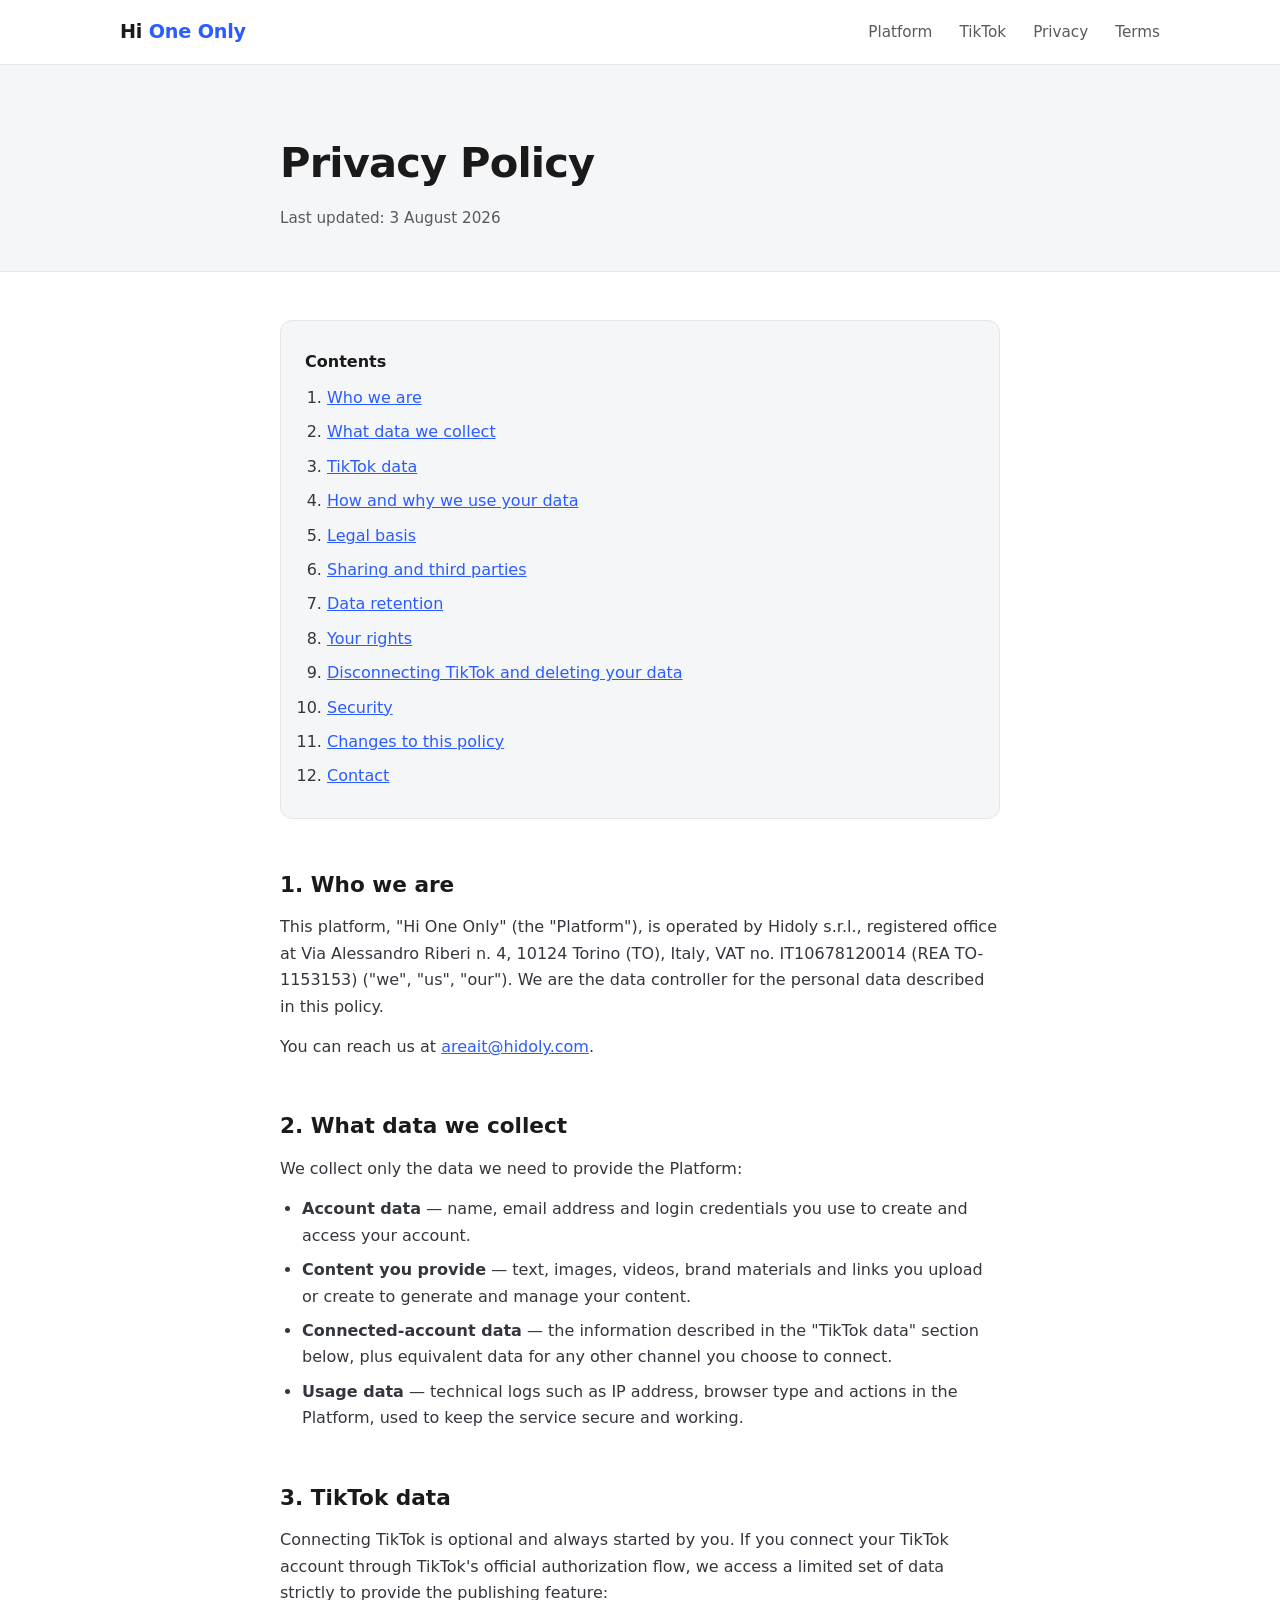
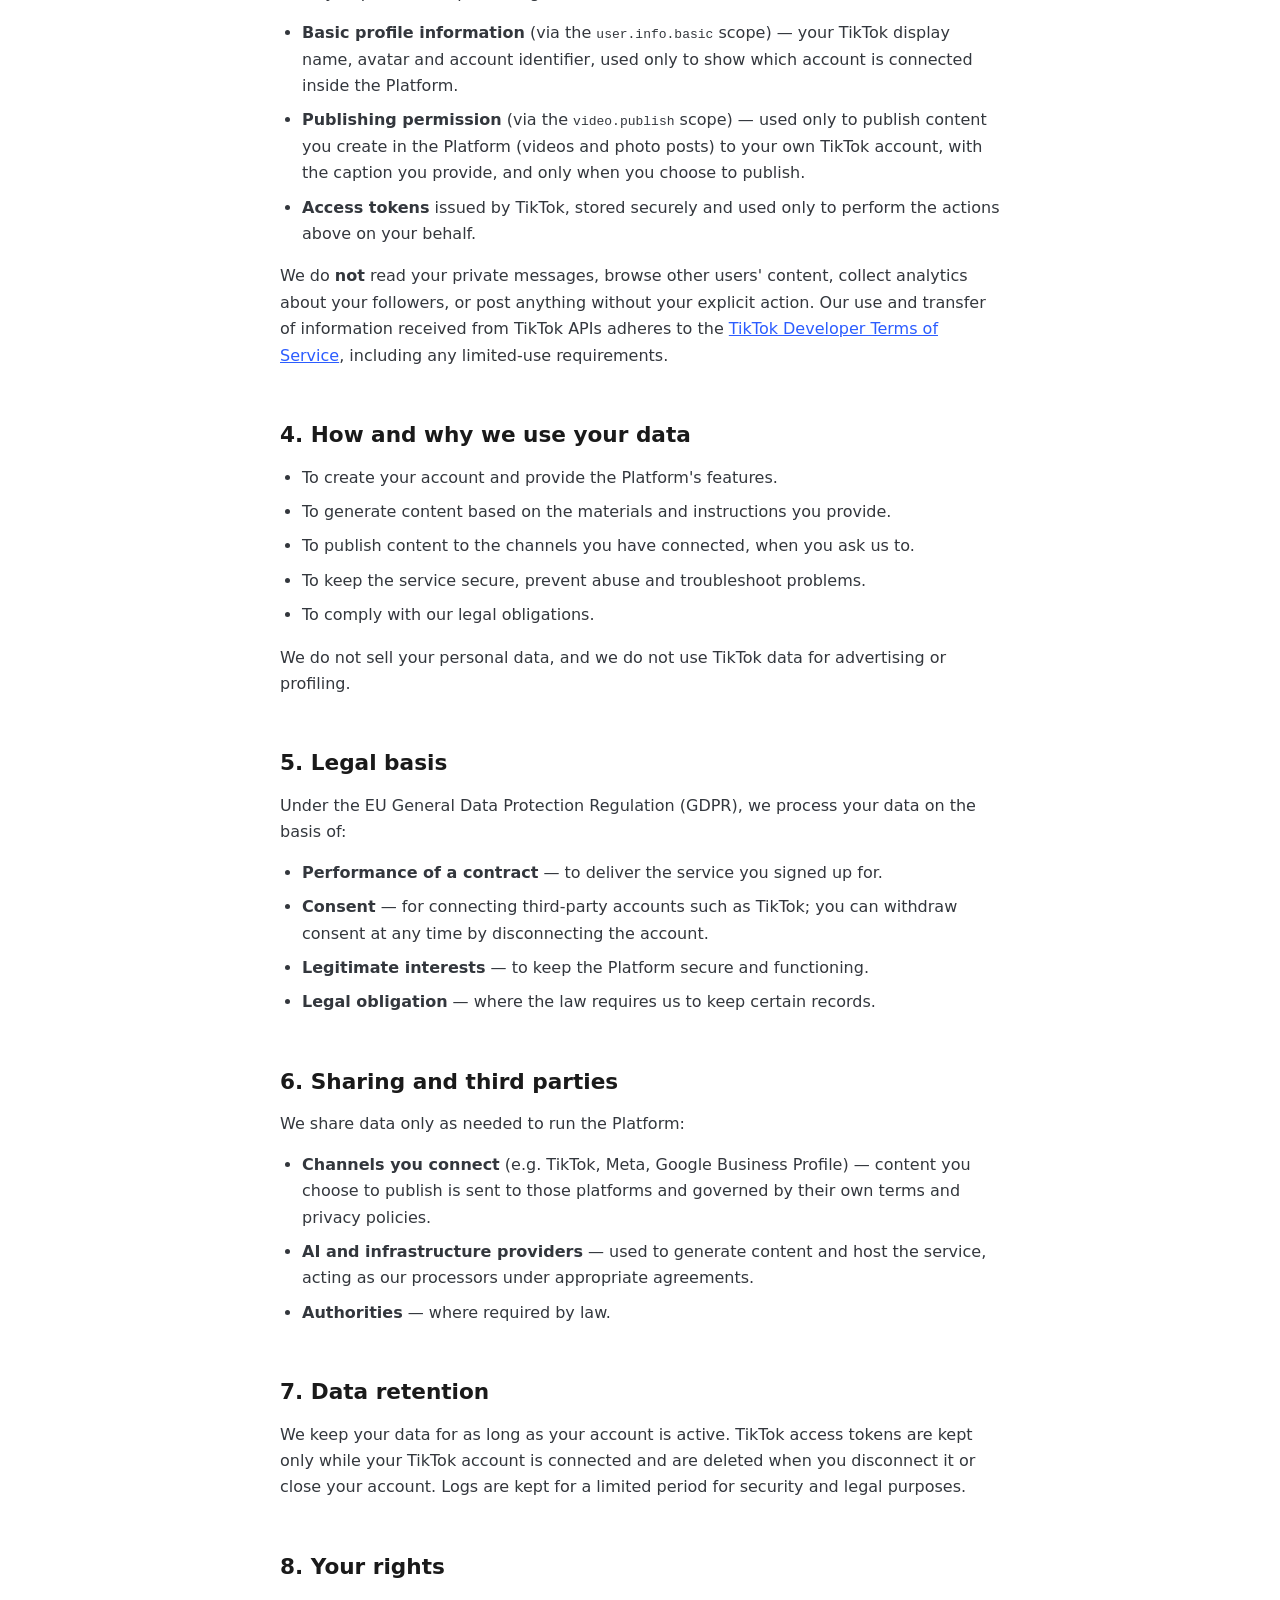
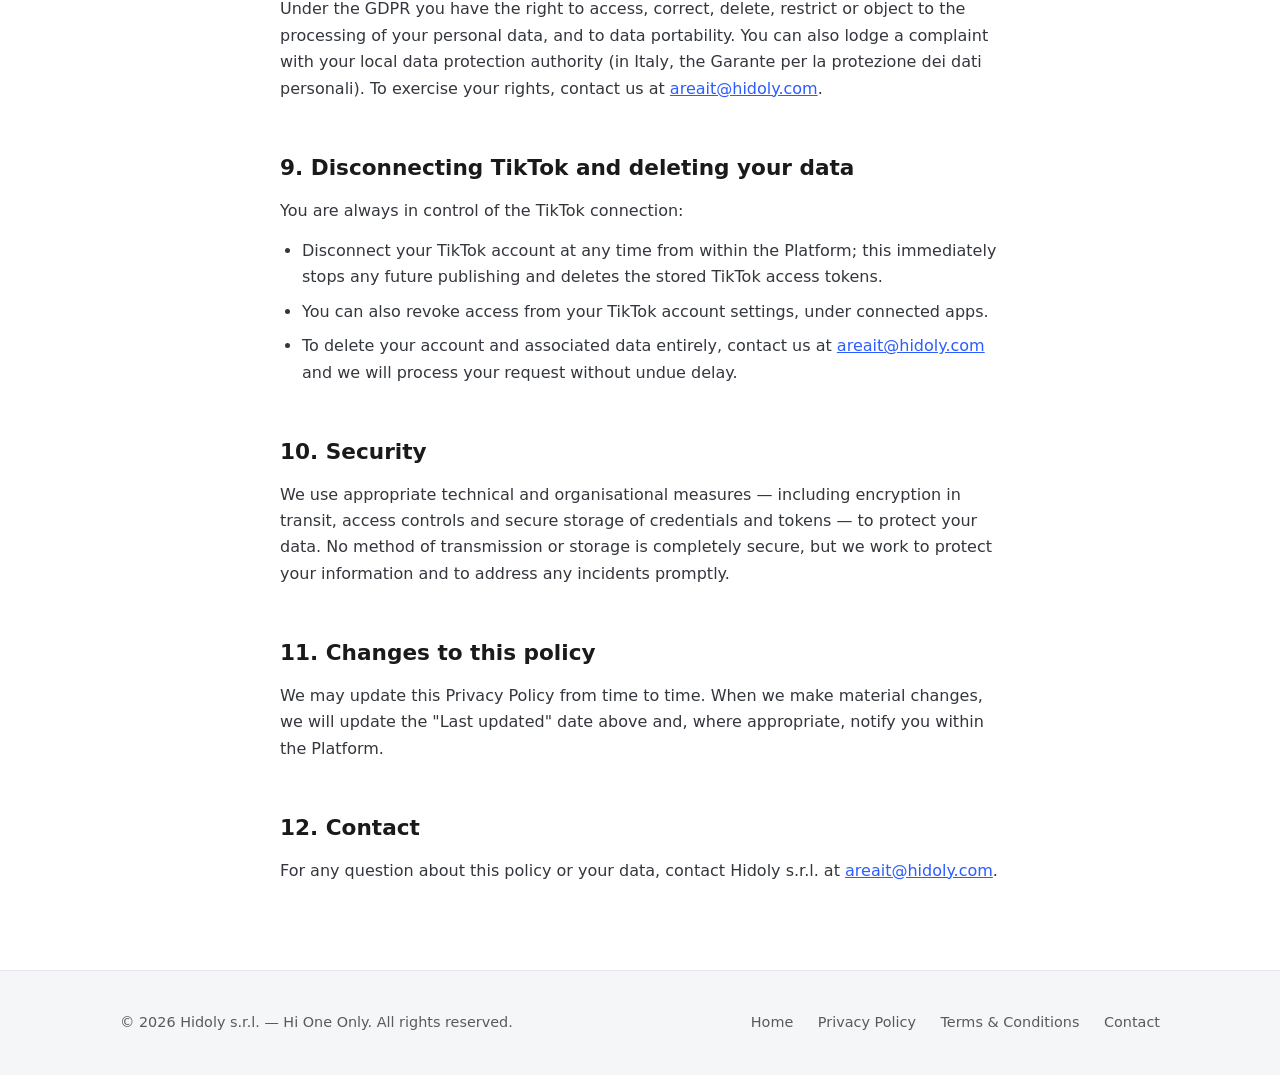
==== privacy.html @ 6230d69c "hioneonly.com" ====
<!DOCTYPE html>
<html lang="en">
<head>
  <meta charset="UTF-8" />
  <meta name="viewport" content="width=device-width, initial-scale=1.0" />
  <title>Privacy Policy — Hi One Only</title>
  <meta name="description" content="How Hi One Only collects, uses and protects your data, including data obtained through the TikTok integration." />
  <link rel="stylesheet" href="css/style.css" />
</head>
<body>
  <header class="site-header">
    <div class="container header-inner">
      <a href="index.html" class="logo">Hi <span>One Only</span></a>
      <nav class="nav">
        <a href="index.html#platform">Platform</a>
        <a href="index.html#tiktok">TikTok</a>
        <a href="privacy.html">Privacy</a>
        <a href="terms.html">Terms</a>
      </nav>
    </div>
  </header>

  <section class="page-head">
    <div class="container" style="max-width:760px">
      <h1>Privacy Policy</h1>
      <p class="updated">Last updated: 3 August 2026</p>
    </div>
  </section>

  <main class="legal">
    <div class="container">
      <div class="toc">
        <h2>Contents</h2>
        <ol>
          <li><a href="#who">Who we are</a></li>
          <li><a href="#data">What data we collect</a></li>
          <li><a href="#tiktok">TikTok data</a></li>
          <li><a href="#purposes">How and why we use your data</a></li>
          <li><a href="#legal-basis">Legal basis</a></li>
          <li><a href="#sharing">Sharing and third parties</a></li>
          <li><a href="#retention">Data retention</a></li>
          <li><a href="#rights">Your rights</a></li>
          <li><a href="#revoke">Disconnecting TikTok and deleting your data</a></li>
          <li><a href="#security">Security</a></li>
          <li><a href="#changes">Changes to this policy</a></li>
          <li><a href="#contact">Contact</a></li>
        </ol>
      </div>

      <h2 id="who">1. Who we are</h2>
      <p>
        This platform, "Hi One Only" (the "Platform"), is operated by
        Hidoly s.r.l., registered office at
        Via Alessandro Riberi n. 4, 10124 Torino (TO), Italy, VAT no.
        IT10678120014 (REA TO-1153153) ("we", "us", "our"). We are the data
        controller for the personal data described in this policy.
      </p>
      <p>You can reach us at <a href="mailto:areait@hidoly.com">areait@hidoly.com</a>.</p>

      <h2 id="data">2. What data we collect</h2>
      <p>We collect only the data we need to provide the Platform:</p>
      <ul>
        <li><strong>Account data</strong> — name, email address and login credentials you use to create and access your account.</li>
        <li><strong>Content you provide</strong> — text, images, videos, brand materials and links you upload or create to generate and manage your content.</li>
        <li><strong>Connected-account data</strong> — the information described in the "TikTok data" section below, plus equivalent data for any other channel you choose to connect.</li>
        <li><strong>Usage data</strong> — technical logs such as IP address, browser type and actions in the Platform, used to keep the service secure and working.</li>
      </ul>

      <h2 id="tiktok">3. TikTok data</h2>
      <p>
        Connecting TikTok is optional and always started by you. If you connect your TikTok
        account through TikTok's official authorization flow, we access a limited set of data
        strictly to provide the publishing feature:
      </p>
      <ul>
        <li><strong>Basic profile information</strong> (via the <code>user.info.basic</code> scope) — your TikTok display name, avatar and account identifier, used only to show which account is connected inside the Platform.</li>
        <li><strong>Publishing permission</strong> (via the <code>video.publish</code> scope) — used only to publish content you create in the Platform (videos and photo posts) to your own TikTok account, with the caption you provide, and only when you choose to publish.</li>
        <li><strong>Access tokens</strong> issued by TikTok, stored securely and used only to perform the actions above on your behalf.</li>
      </ul>
      <p>
        We do <strong>not</strong> read your private messages, browse other users' content,
        collect analytics about your followers, or post anything without your explicit action.
        Our use and transfer of information received from TikTok APIs adheres to the
        <a href="https://developers.tiktok.com/doc/tiktok-api-platform-terms-of-service/" target="_blank" rel="noopener">TikTok Developer Terms of Service</a>,
        including any limited-use requirements.
      </p>

      <h2 id="purposes">4. How and why we use your data</h2>
      <ul>
        <li>To create your account and provide the Platform's features.</li>
        <li>To generate content based on the materials and instructions you provide.</li>
        <li>To publish content to the channels you have connected, when you ask us to.</li>
        <li>To keep the service secure, prevent abuse and troubleshoot problems.</li>
        <li>To comply with our legal obligations.</li>
      </ul>
      <p>We do not sell your personal data, and we do not use TikTok data for advertising or profiling.</p>

      <h2 id="legal-basis">5. Legal basis</h2>
      <p>Under the EU General Data Protection Regulation (GDPR), we process your data on the basis of:</p>
      <ul>
        <li><strong>Performance of a contract</strong> — to deliver the service you signed up for.</li>
        <li><strong>Consent</strong> — for connecting third-party accounts such as TikTok; you can withdraw consent at any time by disconnecting the account.</li>
        <li><strong>Legitimate interests</strong> — to keep the Platform secure and functioning.</li>
        <li><strong>Legal obligation</strong> — where the law requires us to keep certain records.</li>
      </ul>

      <h2 id="sharing">6. Sharing and third parties</h2>
      <p>We share data only as needed to run the Platform:</p>
      <ul>
        <li><strong>Channels you connect</strong> (e.g. TikTok, Meta, Google Business Profile) — content you choose to publish is sent to those platforms and governed by their own terms and privacy policies.</li>
        <li><strong>AI and infrastructure providers</strong> — used to generate content and host the service, acting as our processors under appropriate agreements.</li>
        <li><strong>Authorities</strong> — where required by law.</li>
      </ul>

      <h2 id="retention">7. Data retention</h2>
      <p>
        We keep your data for as long as your account is active. TikTok access tokens are kept
        only while your TikTok account is connected and are deleted when you disconnect it or
        close your account. Logs are kept for a limited period for security and legal purposes.
      </p>

      <h2 id="rights">8. Your rights</h2>
      <p>Under the GDPR you have the right to access, correct, delete, restrict or object to the
        processing of your personal data, and to data portability. You can also lodge a complaint
        with your local data protection authority (in Italy, the Garante per la protezione dei
        dati personali). To exercise your rights, contact us at
        <a href="mailto:areait@hidoly.com">areait@hidoly.com</a>.</p>

      <h2 id="revoke">9. Disconnecting TikTok and deleting your data</h2>
      <p>You are always in control of the TikTok connection:</p>
      <ul>
        <li>Disconnect your TikTok account at any time from within the Platform; this immediately stops any future publishing and deletes the stored TikTok access tokens.</li>
        <li>You can also revoke access from your TikTok account settings, under connected apps.</li>
        <li>To delete your account and associated data entirely, contact us at <a href="mailto:areait@hidoly.com">areait@hidoly.com</a> and we will process your request without undue delay.</li>
      </ul>

      <h2 id="security">10. Security</h2>
      <p>We use appropriate technical and organisational measures — including encryption in
        transit, access controls and secure storage of credentials and tokens — to protect your
        data. No method of transmission or storage is completely secure, but we work to protect
        your information and to address any incidents promptly.</p>

      <h2 id="changes">11. Changes to this policy</h2>
      <p>We may update this Privacy Policy from time to time. When we make material changes, we
        will update the "Last updated" date above and, where appropriate, notify you within the
        Platform.</p>

      <h2 id="contact">12. Contact</h2>
      <p>For any question about this policy or your data, contact
        Hidoly s.r.l. at
        <a href="mailto:areait@hidoly.com">areait@hidoly.com</a>.</p>
    </div>
  </main>

  <footer class="site-footer">
    <div class="container footer-inner">
      <p>&copy; 2026 Hidoly s.r.l. — Hi One Only. All rights reserved.</p>
      <nav class="footer-links">
        <a href="index.html">Home</a>
        <a href="privacy.html">Privacy Policy</a>
        <a href="terms.html">Terms &amp; Conditions</a>
        <a href="mailto:areait@hidoly.com">Contact</a>
      </nav>
    </div>
  </footer>
</body>
</html>
---- css/style.css ----
/* === Reset base === */
* { margin: 0; padding: 0; box-sizing: border-box; }

:root {
  --bg: #ffffff;
  --bg-alt: #f5f6f8;
  --bg-dark: #0e1116;
  --text: #1a1a1a;
  --muted: #5a5a5a;
  --accent: #2b5cff;
  --accent-dark: #1e46d1;
  --border: #e4e6ea;
  --warn-bg: #fff8e6;
  --warn-border: #f0d48a;
  --warn-text: #7a5a00;
  --radius: 12px;
  --max-width: 1080px;
  --max-read: 760px;
}

html { scroll-behavior: smooth; }

body {
  font-family: system-ui, -apple-system, "Segoe UI", Roboto, sans-serif;
  color: var(--text);
  background: var(--bg);
  line-height: 1.65;
  -webkit-font-smoothing: antialiased;
}

a { color: var(--accent); }

.container {
  max-width: var(--max-width);
  margin: 0 auto;
  padding: 0 20px;
}

/* === Header === */
.site-header {
  border-bottom: 1px solid var(--border);
  position: sticky;
  top: 0;
  background: rgba(255, 255, 255, 0.9);
  backdrop-filter: blur(8px);
  z-index: 10;
}
.header-inner {
  display: flex;
  align-items: center;
  justify-content: space-between;
  height: 64px;
  gap: 16px;
}
.logo {
  font-weight: 800;
  font-size: 1.2rem;
  text-decoration: none;
  color: var(--text);
  letter-spacing: -0.01em;
}
.logo span { color: var(--accent); }
.nav a {
  margin-left: 22px;
  text-decoration: none;
  color: var(--muted);
  font-size: 0.95rem;
}
.nav a:hover { color: var(--text); }

/* === Hero === */
.hero {
  padding: 104px 0;
  text-align: center;
  background:
    radial-gradient(1200px 400px at 50% -10%, rgba(43, 92, 255, 0.10), transparent 70%),
    var(--bg-alt);
}
.hero h1 {
  font-size: clamp(2rem, 5.2vw, 3.4rem);
  line-height: 1.1;
  letter-spacing: -0.02em;
  margin-bottom: 18px;
  max-width: 860px;
  margin-inline: auto;
}
.hero-sub {
  font-size: 1.18rem;
  color: var(--muted);
  max-width: 640px;
  margin: 0 auto 32px;
}
.hero-actions { display: flex; gap: 14px; justify-content: center; flex-wrap: wrap; }

.btn {
  display: inline-block;
  background: var(--accent);
  color: #fff;
  text-decoration: none;
  padding: 13px 28px;
  border-radius: var(--radius);
  font-weight: 600;
  transition: background 0.2s, transform 0.05s;
}
.btn:hover { background: var(--accent-dark); }
.btn:active { transform: translateY(1px); }
.btn-ghost {
  background: transparent;
  color: var(--text);
  border: 1px solid var(--border);
}
.btn-ghost:hover { background: #fff; border-color: var(--muted); }

/* === Sections === */
.section { padding: 76px 0; }
.section-alt { background: var(--bg-alt); }
.section-head { max-width: var(--max-read); margin: 0 auto 40px; text-align: center; }
.section h2 {
  font-size: clamp(1.6rem, 3vw, 2.1rem);
  letter-spacing: -0.01em;
  margin-bottom: 12px;
}
.section-head p { color: var(--muted); font-size: 1.05rem; }
.eyebrow {
  display: inline-block;
  text-transform: uppercase;
  letter-spacing: 0.14em;
  font-size: 0.75rem;
  font-weight: 700;
  color: var(--accent);
  margin-bottom: 14px;
}

/* === Cards / features === */
.cards {
  display: grid;
  grid-template-columns: repeat(auto-fit, minmax(240px, 1fr));
  gap: 20px;
}
.card {
  background: var(--bg);
  border: 1px solid var(--border);
  border-radius: var(--radius);
  padding: 26px;
}
.card .ico { font-size: 1.6rem; margin-bottom: 12px; display: block; }
.card h3 { margin-bottom: 8px; font-size: 1.1rem; }
.card p { color: var(--muted); font-size: 0.97rem; }

/* === Steps === */
.steps {
  display: grid;
  grid-template-columns: repeat(auto-fit, minmax(260px, 1fr));
  gap: 24px;
  counter-reset: step;
}
.step {
  position: relative;
  padding: 28px 26px;
  background: var(--bg);
  border: 1px solid var(--border);
  border-radius: var(--radius);
}
.step::before {
  counter-increment: step;
  content: counter(step);
  display: flex;
  align-items: center;
  justify-content: center;
  width: 38px; height: 38px;
  background: var(--accent);
  color: #fff;
  font-weight: 700;
  border-radius: 50%;
  margin-bottom: 16px;
}
.step h3 { margin-bottom: 8px; }
.step p { color: var(--muted); font-size: 0.97rem; }

/* === TikTok usage section === */
.tiktok {
  background: var(--bg-dark);
  color: #eef1f6;
}
.tiktok .eyebrow { color: #7fd7ff; }
.tiktok h2 { color: #fff; }
.tiktok .section-head p { color: #b4bcca; }
.scopes {
  display: grid;
  grid-template-columns: repeat(auto-fit, minmax(260px, 1fr));
  gap: 18px;
  margin-top: 10px;
}
.scope {
  border: 1px solid #26303d;
  background: #151b23;
  border-radius: var(--radius);
  padding: 22px;
}
.scope code {
  display: inline-block;
  background: #0b2a3a;
  color: #7fd7ff;
  padding: 3px 10px;
  border-radius: 6px;
  font-size: 0.9rem;
  margin-bottom: 10px;
}
.scope p { color: #b4bcca; font-size: 0.95rem; }
.tiktok .note { color: #8b93a3; font-size: 0.9rem; margin-top: 26px; text-align: center; }

/* === Legal / long-form pages === */
.page-head {
  padding: 64px 0 40px;
  border-bottom: 1px solid var(--border);
  background: var(--bg-alt);
}
.page-head h1 { font-size: clamp(1.8rem, 4vw, 2.6rem); letter-spacing: -0.02em; }
.page-head .updated { color: var(--muted); margin-top: 8px; font-size: 0.95rem; }

.legal { padding: 48px 0 72px; }
.legal .container { max-width: var(--max-read); }
.legal h2 {
  font-size: 1.35rem;
  margin: 40px 0 12px;
  padding-top: 8px;
}
.legal h2:first-of-type { margin-top: 0; }
.legal h3 { font-size: 1.08rem; margin: 24px 0 8px; }
.legal p, .legal li { color: #33373d; }
.legal p { margin-bottom: 14px; }
.legal ul, .legal ol { margin: 0 0 16px 22px; }
.legal li { margin-bottom: 8px; }
.legal .toc {
  background: var(--bg-alt);
  border: 1px solid var(--border);
  border-radius: var(--radius);
  padding: 20px 24px;
  margin-bottom: 40px;
}
.legal .toc h2 { margin: 0 0 10px; font-size: 1rem; }
.legal .toc ol { margin-bottom: 0; }

/* === Placeholder to confirm === */
.placeholder {
  background: var(--warn-bg);
  border: 1px dashed var(--warn-border);
  color: var(--warn-text);
  padding: 2px 8px;
  border-radius: 6px;
  font-weight: 600;
  font-size: 0.92em;
}
.notice {
  background: var(--warn-bg);
  border: 1px solid var(--warn-border);
  color: var(--warn-text);
  border-radius: var(--radius);
  padding: 16px 20px;
  margin-bottom: 32px;
  font-size: 0.95rem;
}

/* === Footer === */
.site-footer {
  border-top: 1px solid var(--border);
  padding: 40px 0;
  color: var(--muted);
  font-size: 0.9rem;
  background: var(--bg-alt);
}
.footer-inner {
  display: flex;
  justify-content: space-between;
  align-items: center;
  gap: 20px;
  flex-wrap: wrap;
}
.footer-links a {
  color: var(--muted);
  text-decoration: none;
  margin-left: 20px;
}
.footer-links a:hover { color: var(--text); }
.footer-links a:first-child { margin-left: 0; }

@media (max-width: 640px) {
  .nav { display: none; }
  .hero { padding: 72px 0; }
  .footer-inner { flex-direction: column; text-align: center; }
  .footer-links a { margin: 0 10px; }
}
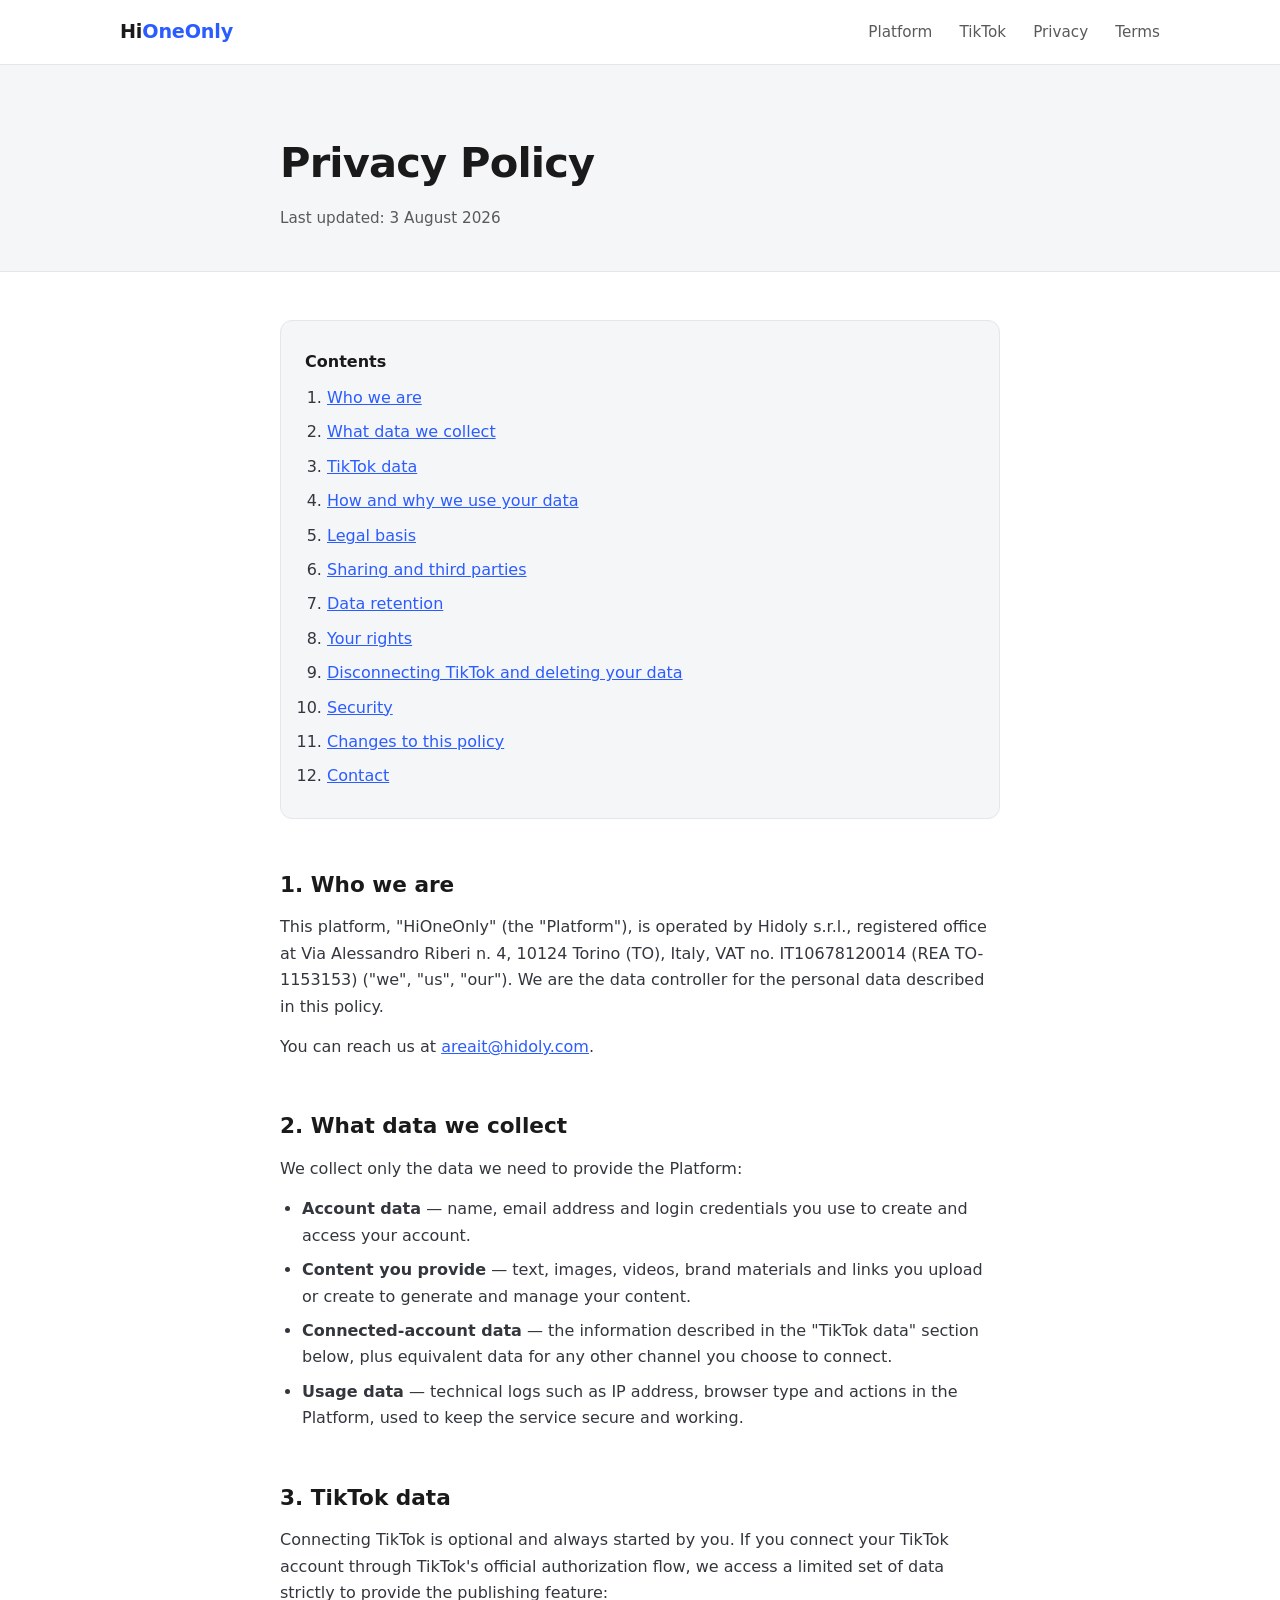
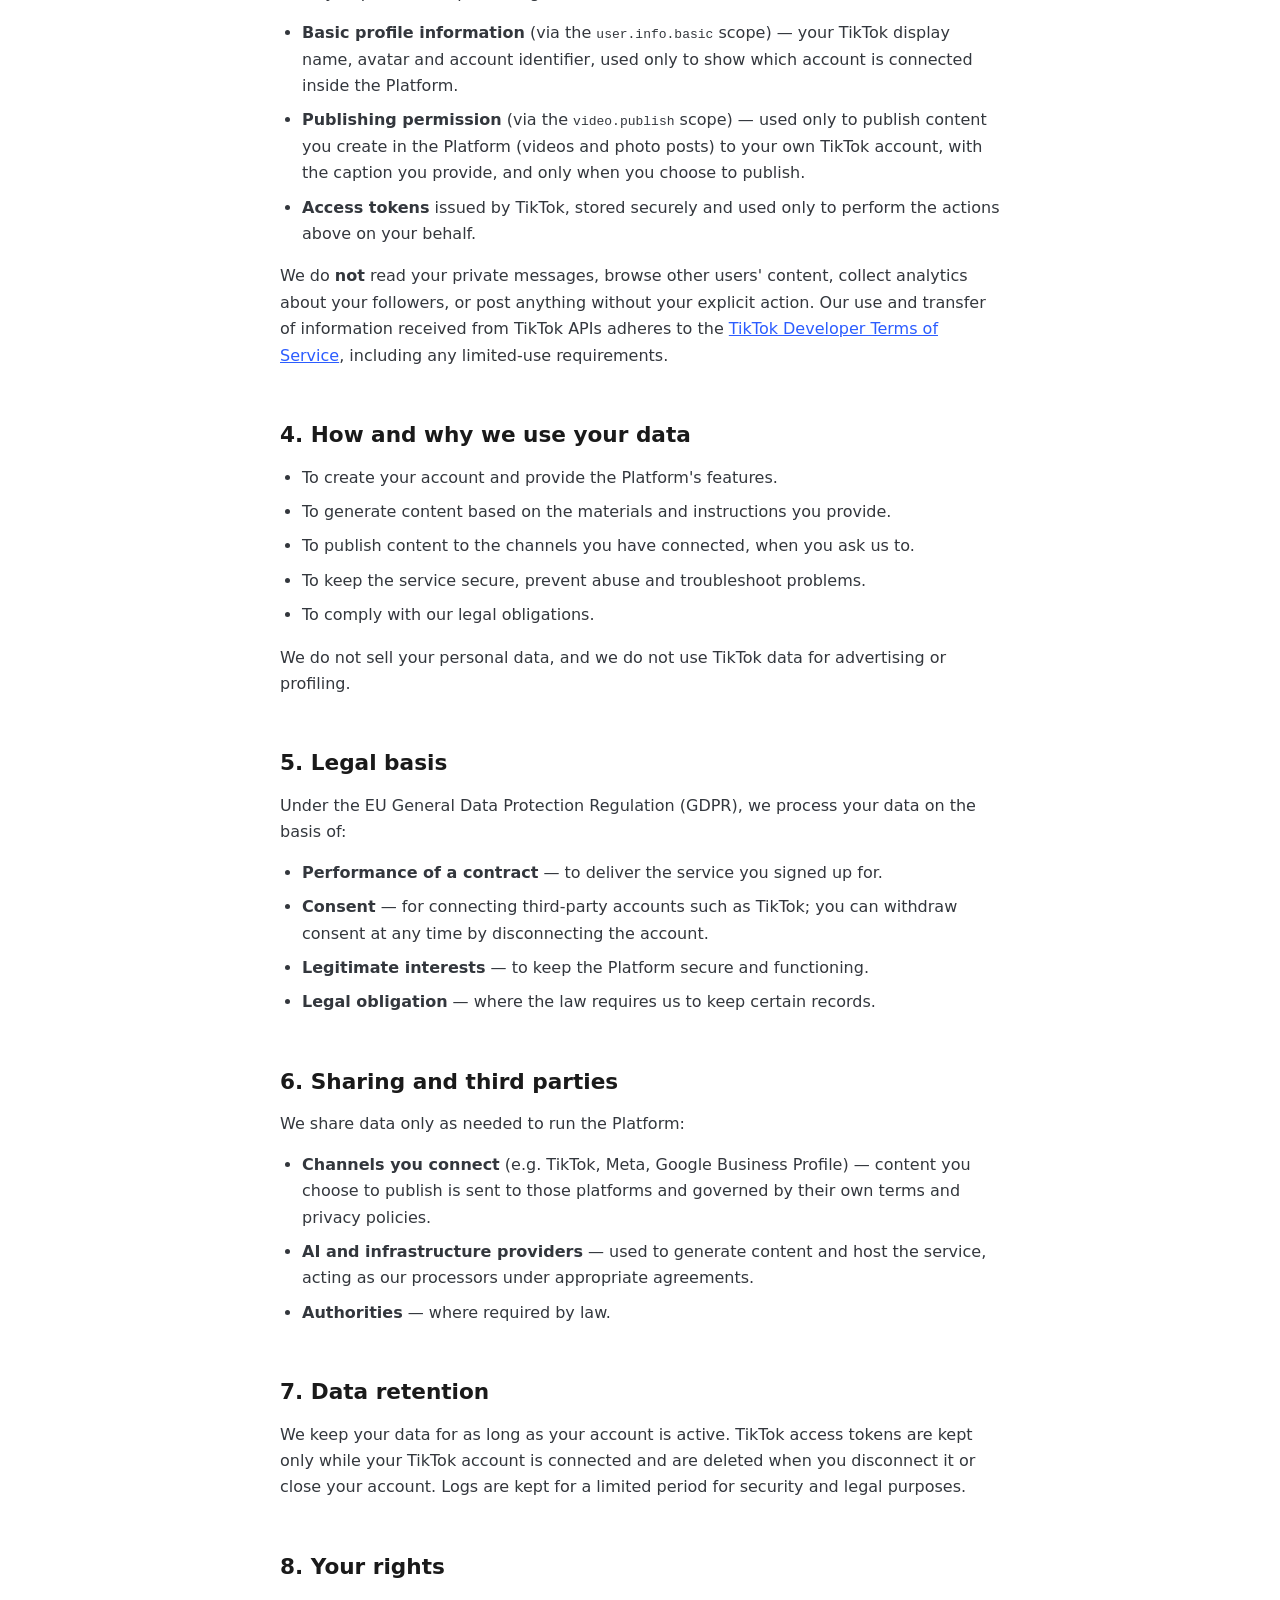
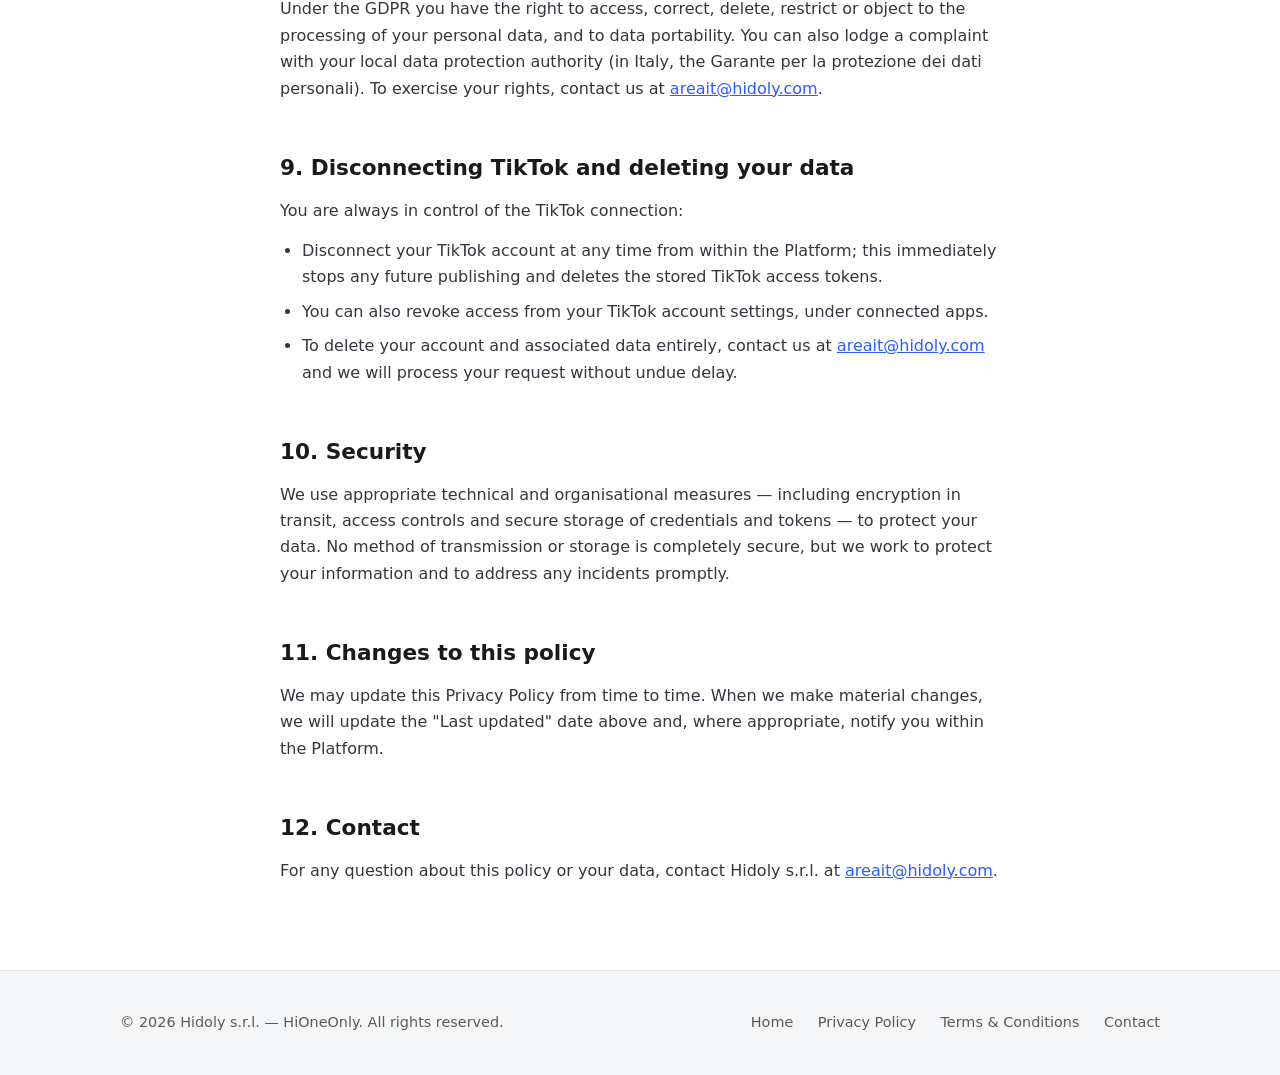
==== commit 48831f27: "fix" ====
--- a/privacy.html
+++ b/privacy.html
@@ -3,14 +3,14 @@
 <head>
   <meta charset="UTF-8" />
   <meta name="viewport" content="width=device-width, initial-scale=1.0" />
-  <title>Privacy Policy — Hi One Only</title>
-  <meta name="description" content="How Hi One Only collects, uses and protects your data, including data obtained through the TikTok integration." />
+  <title>Privacy Policy — HiOneOnly</title>
+  <meta name="description" content="How HiOneOnly collects, uses and protects your data, including data obtained through the TikTok integration." />
   <link rel="stylesheet" href="css/style.css" />
 </head>
 <body>
   <header class="site-header">
     <div class="container header-inner">
-      <a href="index.html" class="logo">Hi <span>One Only</span></a>
+      <a href="index.html" class="logo">Hi<span>OneOnly</span></a>
       <nav class="nav">
         <a href="index.html#platform">Platform</a>
         <a href="index.html#tiktok">TikTok</a>
@@ -49,7 +49,7 @@
 
       <h2 id="who">1. Who we are</h2>
       <p>
-        This platform, "Hi One Only" (the "Platform"), is operated by
+        This platform, "HiOneOnly" (the "Platform"), is operated by
         Hidoly s.r.l., registered office at
         Via Alessandro Riberi n. 4, 10124 Torino (TO), Italy, VAT no.
         IT10678120014 (REA TO-1153153) ("we", "us", "our"). We are the data
@@ -154,7 +154,7 @@
 
   <footer class="site-footer">
     <div class="container footer-inner">
-      <p>&copy; 2026 Hidoly s.r.l. — Hi One Only. All rights reserved.</p>
+      <p>&copy; 2026 Hidoly s.r.l. — HiOneOnly. All rights reserved.</p>
       <nav class="footer-links">
         <a href="index.html">Home</a>
         <a href="privacy.html">Privacy Policy</a>
